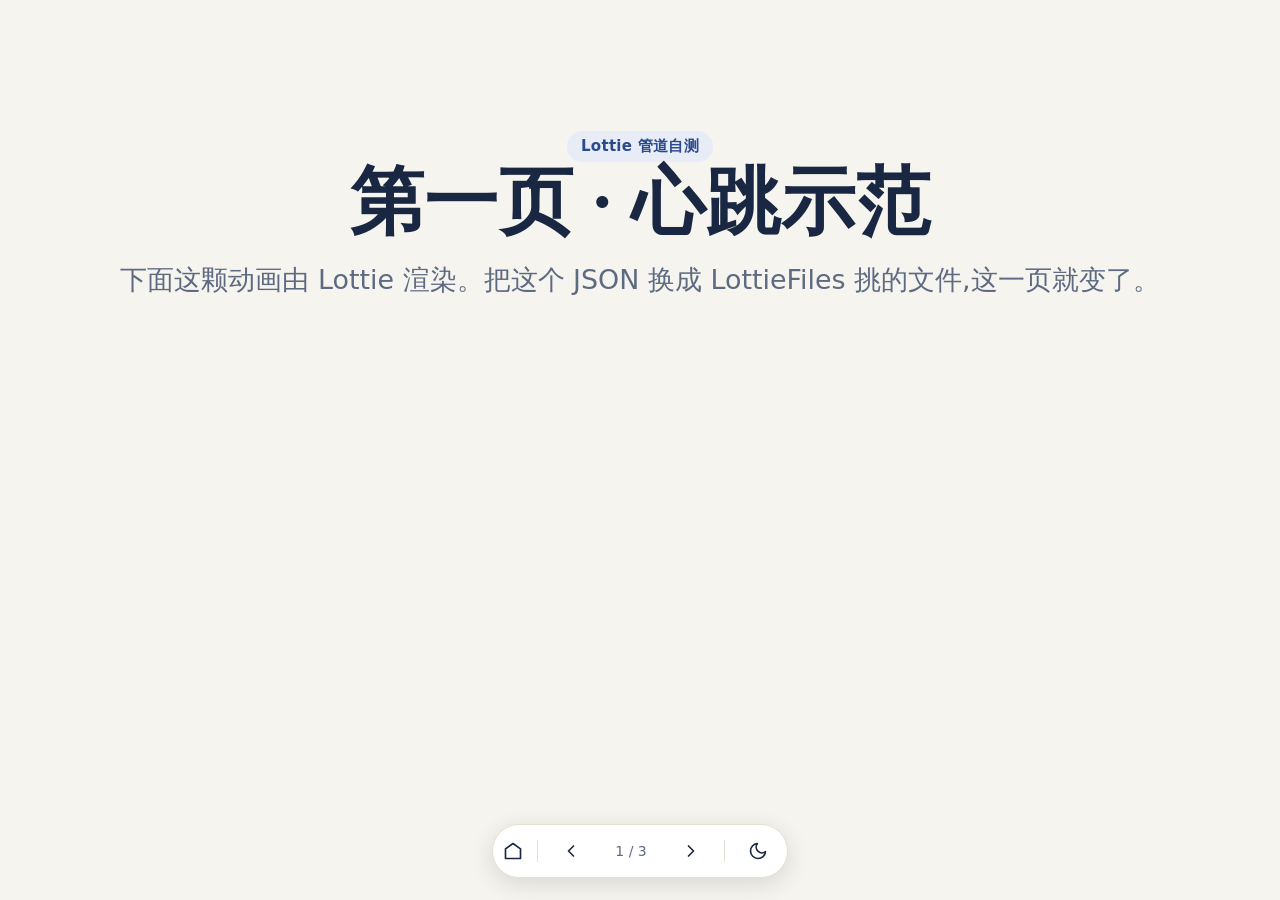
==== decks/_lottie-demo/index.html @ bfdc47ec "feat: pre-wire Lottie pipeline (vendor + helper + demo deck)" ====
<!DOCTYPE html>
<html lang="zh-CN" data-theme="light">
<head>
<meta charset="UTF-8">
<meta name="viewport" content="width=device-width, initial-scale=1.0">
<title>Lottie 管道自测 · 恒盛集团</title>
<link rel="stylesheet" href="../../assets/tokens.css">
<link rel="stylesheet" href="../../assets/deck.css">
<style>
  .lottie-stage{width:min(420px,70vw);height:min(420px,70vw);margin:24px auto;display:block}
  .codebox{background:var(--surface);border:1px solid var(--border);border-radius:12px;
    padding:14px 18px;font-family:ui-monospace,SFMono-Regular,Menlo,Consolas,monospace;
    font-size:clamp(12px,1.3vw,15px);color:var(--ink-2);white-space:pre-wrap;word-break:break-all;text-align:left;line-height:1.7}
</style>
</head>
<body>
<div class="bar" id="bar"></div>
<div class="deck">

  <section class="slide center">
    <div class="wrap">
      <div class="tag rv">Lottie 管道自测</div>
      <h1 class="rv">第一页 · 心跳示范</h1>
      <p class="lead rv" style="margin-top:14px">下面这颗动画由 Lottie 渲染。把这个 JSON 换成 LottieFiles 挑的文件,这一页就变了。</p>
      <div class="hs-lottie lottie-stage rv" data-lottie="../../assets/lottie/_pulse.json" data-loop="true"></div>
    </div>
  </section>

  <section class="slide center">
    <div class="wrap">
      <div class="tag rv">翻页重播验证</div>
      <h1 class="rv">第二页 · 应当从头播</h1>
      <p class="lead rv" style="margin-top:14px">从上一页翻过来,这个动画会从第 0 帧重新播一次(loop=true 时持续循环)。所有 deck 通用。</p>
      <div class="hs-lottie lottie-stage rv" data-lottie="../../assets/lottie/_pulse.json" data-loop="true"></div>
    </div>
  </section>

  <section class="slide">
    <div class="wrap">
      <div class="tag rv">接入方法</div>
      <h2 class="rv" style="margin-top:10px">3 步把 LottieFiles 上的动画接进来</h2>
      <ol class="rv body" style="margin-top:20px;padding-left:24px;line-height:2">
        <li>从 LottieFiles 下载 JSON,扔进 <code>assets/lottie/</code> 目录</li>
        <li>在 deck 的对应 slide 里加一个容器:</li>
      </ol>
      <div class="codebox rv" style="margin-top:14px">&lt;div class="hs-lottie"
     data-lottie="../../assets/lottie/your-file.json"
     data-loop="true"&gt;&lt;/div&gt;</div>
      <p class="body rv" style="margin-top:18px">
        参数:<code>data-loop</code>(默认 false,一次播完停在末帧)·
        <code>data-speed</code>(默认 1)·
        每次翻到这一页都从头播,不用写代码。
      </p>
    </div>
  </section>

</div>

<div class="ctl">
  <a class="home" href="../../index.html" title="返回目录" aria-label="返回目录"><svg viewBox="0 0 24 24" fill="none" stroke="currentColor" stroke-width="2" stroke-linecap="round" stroke-linejoin="round" style="width:20px;height:20px"><path d="M3 9.5L12 3l9 6.5V21H3z"/></svg></a>
  <span class="divid"></span>
  <button class="btn" id="prev" aria-label="上一页"><svg viewBox="0 0 24 24" fill="none" stroke="currentColor" stroke-width="2" stroke-linecap="round" stroke-linejoin="round"><path d="M15 18l-6-6 6-6"/></svg></button>
  <span class="count" id="count">1 / 3</span>
  <button class="btn" id="next" aria-label="下一页"><svg viewBox="0 0 24 24" fill="none" stroke="currentColor" stroke-width="2" stroke-linecap="round" stroke-linejoin="round"><path d="M9 18l6-6-6-6"/></svg></button>
  <span class="divid"></span>
  <button class="btn" id="theme" aria-label="切换深色"><svg id="ti" viewBox="0 0 24 24" fill="none" stroke="currentColor" stroke-width="2" stroke-linecap="round" stroke-linejoin="round"></svg></button>
</div>

<script src="../../assets/vendor/lottie_light.min.js"></script>
<script src="../../assets/lottie-player.js"></script>
<script src="../../assets/deck.js"></script>
</body>
</html>
---- assets/tokens.css ----
/* 恒盛培训演示集 · 设计令牌
   默认 = 学院(academy)配色:浅色为默认，html[data-theme="dark"] 切夜间。
   另附两套投资配色 class(scheme-blue / scheme-gold)，以后做投资 deck 页时给 body 加 class 即可。 */

:root{                       /* 学院 · 白天(默认) */
  --bg:#F6F4EE; --surface:#FFFFFF; --border:#E5E0D5;
  --ink:#1A2742; --ink-2:#5E6A82; --muted:#DAD4C7;
  --accent:#2A4A8C; --accent-bg:#E7ECF6;
  --key:#A87E2E; --key-bg:#FBF4E6; --key-bd:#EAD9B0;
  --ok:#2C8A60; --ok-bg:#E7F4ED; --ok-bd:#BFE3D0;
  --danger:#B14E39; --danger-bg:#F8EAE5; --danger-bd:#EAC8BD;
  --tip:#2E6BC7; --tip-bg:#E7EFFA; --tip-bd:#C4DAF2;
  --font-display:"Songti SC","STSong","SimSun","Noto Serif SC","Source Han Serif SC",serif;
  --font-body:-apple-system,BlinkMacSystemFont,"PingFang SC","SF Pro Text","Microsoft YaHei",system-ui,sans-serif;
}
html[data-theme="dark"]{     /* 学院 · 夜间 */
  --bg:#161B2B; --surface:rgba(255,255,255,.05); --border:rgba(255,255,255,.09);
  --ink:#ECEAE2; --ink-2:rgba(236,234,226,.62); --muted:rgba(255,255,255,.13);
  --accent:#E2B45E; --accent-bg:rgba(226,180,94,.16);
  --key:#E6BB66; --key-bg:rgba(226,180,94,.10); --key-bd:rgba(226,180,94,.30);
  --ok:#5FC498; --ok-bg:rgba(79,185,140,.13); --ok-bd:rgba(79,185,140,.32);
  --danger:#E78A70; --danger-bg:rgba(224,122,95,.13); --danger-bd:rgba(224,122,95,.33);
  --tip:#6FA8E6; --tip-bg:rgba(111,168,230,.13); --tip-bd:rgba(111,168,230,.32);
}

/* —— 以下两套用于「投资 deck」页：给 body 加 class="scheme-blue" 或 "scheme-gold" —— */
.scheme-blue{
  --bg:#08080C; --surface:rgba(255,255,255,.06); --border:rgba(255,255,255,.14);
  --ink:#FFFFFF; --ink-2:rgba(236,237,246,.64);
  --accent:#4D8DFF; --accent-2:#34E0E8; --accent-grad:linear-gradient(135deg,#4D8DFF,#34E0E8);
}
.scheme-gold{
  --bg:#0E1B38; --surface:rgba(255,255,255,.07); --border:rgba(201,164,92,.22);
  --ink:#F2EEE2; --ink-2:rgba(238,233,219,.62);
  --accent:#C9A45C; --accent-2:#3A568C;
  --accent-grad:linear-gradient(180deg,#F4E6BC,#DBB872,#B98E40,#EAD299,#C49A52);
}
---- assets/deck.css ----
/* 共享演示页样式 —— 所有 deck 复用，改一处全部生效 */
*{margin:0;padding:0;box-sizing:border-box}
html,body{height:100%}
body{background:var(--bg);color:var(--ink);font-family:var(--font-body);overflow:hidden;transition:background .4s,color .4s}
.deck{position:fixed;inset:0}
.slide{position:absolute;inset:0;display:flex;flex-direction:column;justify-content:center;
  padding:clamp(28px,5vw,84px);opacity:0;pointer-events:none;transition:opacity .45s ease}
.slide.active{opacity:1;pointer-events:auto}
.wrap{width:100%;max-width:1140px;margin:0 auto}
.bar{position:fixed;top:0;left:0;height:3px;background:var(--key);width:0;transition:width .4s;z-index:30}

.tag{display:inline-flex;align-items:center;gap:8px;font-size:clamp(12px,1.3vw,15px);
  padding:6px 14px;border-radius:999px;background:var(--accent-bg);color:var(--accent);font-weight:600;letter-spacing:.02em}
.toprow{display:flex;align-items:center;justify-content:space-between;gap:16px;margin-bottom:clamp(18px,3vh,38px)}
.steps{display:flex;align-items:center;gap:6px}
.seg{width:clamp(16px,2vw,26px);height:4px;border-radius:2px;background:var(--muted)}
.seg.on{background:var(--key)}
.stepno{font-size:clamp(11px,1.2vw,14px);color:var(--ink-2);margin-left:6px;font-variant-numeric:tabular-nums}

h1{font-family:var(--font-display);font-weight:700;font-size:clamp(32px,6vw,74px);line-height:1.1;letter-spacing:.01em}
h2{font-family:var(--font-display);font-weight:700;font-size:clamp(24px,3.8vw,46px);line-height:1.18;letter-spacing:.01em}
.lead{font-size:clamp(17px,2.1vw,27px);color:var(--ink-2);line-height:1.6}
.body{font-size:clamp(14px,1.55vw,21px);color:var(--ink-2);line-height:1.75}
.rule{width:54px;height:3px;border-radius:2px;background:var(--key);margin:0 0 22px}
.accent{color:var(--accent)}.gold{color:var(--key)}

.card{background:var(--surface);border:1px solid var(--border);border-radius:18px;padding:clamp(16px,2.4vw,30px)}
.grid3{display:grid;grid-template-columns:repeat(3,1fr);gap:clamp(12px,1.6vw,20px)}
.ico{width:clamp(26px,3vw,38px);height:clamp(26px,3vw,38px);display:flex;align-items:center;justify-content:center;border-radius:11px;margin-bottom:12px}
.ctitle{font-family:var(--font-display);font-weight:700;font-size:clamp(17px,1.9vw,24px);color:var(--ink);margin-bottom:6px}

.callout{background:var(--key-bg);border:1px solid var(--key-bd);border-radius:18px;padding:clamp(18px,2.6vw,32px)}
.callout .lbl{font-size:clamp(11px,1.2vw,14px);font-weight:700;letter-spacing:.1em;color:var(--key);margin-bottom:10px}
.callout .q{font-family:var(--font-display);font-weight:700;font-size:clamp(20px,2.9vw,38px);color:var(--ink);line-height:1.35}
.tipbox{background:var(--tip-bg);border:1px solid var(--tip-bd);border-radius:14px;padding:clamp(13px,1.8vw,22px);margin-top:16px}
.tipbox .lbl{font-size:clamp(11px,1.2vw,14px);font-weight:700;color:var(--tip);margin-bottom:6px}
.tipbox .txt{font-size:clamp(13px,1.5vw,19px);color:var(--ink-2);line-height:1.65}

.dual{display:grid;grid-template-columns:1fr 1fr;gap:clamp(14px,2vw,26px)}
.pane{border-radius:18px;padding:clamp(18px,2.6vw,34px);border:1px solid}
.pane.bad{background:var(--danger-bg);border-color:var(--danger-bd)}
.pane.good{background:var(--ok-bg);border-color:var(--ok-bd)}
.pane .ph{display:flex;align-items:center;gap:10px;font-family:var(--font-display);font-weight:700;font-size:clamp(20px,3vw,40px);margin-bottom:14px}
.pane.bad .ph{color:var(--danger)}.pane.good .ph{color:var(--ok)}
.pane ul{list-style:none}.pane li{font-size:clamp(14px,1.6vw,21px);color:var(--ink);line-height:1.9}
.flow{font-family:var(--font-display);font-weight:700;font-size:clamp(18px,2.4vw,30px);margin-top:14px}
.pane.bad .flow{color:var(--danger)}.pane.good .flow{color:var(--ok)}

.stepbig{font-family:var(--font-display);font-weight:700;font-size:clamp(64px,12vw,170px);line-height:.9;color:var(--key);font-variant-numeric:tabular-nums}
.steplabel{font-family:var(--font-display);font-weight:700;font-size:clamp(26px,3.4vw,46px);color:var(--ink)}

.path{display:flex;align-items:stretch;gap:clamp(6px,1vw,14px);flex-wrap:wrap}
.node{flex:1;min-width:128px;background:var(--surface);border:1px solid var(--border);border-radius:16px;padding:clamp(12px,1.8vw,22px)}
.node.last{background:var(--key-bg);border-color:var(--key-bd)}
.node .nt{font-family:var(--font-display);font-weight:700;font-size:clamp(18px,2vw,26px);color:var(--ink)}
.node .ne{font-size:clamp(11px,1.2vw,14px);color:var(--key);font-weight:600;letter-spacing:.05em;margin:2px 0 8px}
.node .nd{font-size:clamp(12px,1.35vw,16px);color:var(--ink-2);line-height:1.5}

details.q{background:var(--surface);border:1px solid var(--border);border-radius:14px;padding:clamp(13px,1.8vw,22px);margin-bottom:12px;cursor:pointer}
details.q summary{font-family:var(--font-display);font-weight:700;font-size:clamp(15px,1.8vw,22px);color:var(--ink);list-style:none;display:flex;justify-content:space-between;gap:12px;align-items:center}
details.q summary::-webkit-details-marker{display:none}
details.q summary .pk{color:var(--key);font-size:clamp(12px,1.3vw,15px);font-weight:600;white-space:nowrap}
details.q[open] summary .pk{color:var(--ok)}
details.q .ans{font-size:clamp(13px,1.5vw,19px);color:var(--ink-2);line-height:1.7;margin-top:12px;padding-top:12px;border-top:1px solid var(--border)}

.center{text-align:center;align-items:center}
.cover-quote{font-family:var(--font-display);font-size:clamp(15px,1.9vw,24px);color:var(--ink-2);line-height:1.7;font-style:italic}
.foot{font-size:clamp(12px,1.3vw,16px);color:var(--ink-2);letter-spacing:.04em}
.logo{display:inline-flex;align-items:center;gap:10px;font-family:var(--font-display);font-weight:700;font-size:clamp(18px,2.2vw,28px);color:var(--key)}
.logo .mk{width:1.1em;height:1.1em;border-radius:7px;background:var(--key);color:var(--bg);display:flex;align-items:center;justify-content:center;font-size:.62em;font-weight:700}

/* 自绘线条插画(Lemonade 风，纯 SVG+CSS) */
.ln{fill:none;stroke-width:4.5;stroke-linecap:round;stroke-linejoin:round}
.ln.nav{stroke:var(--accent)}.ln.au{stroke:var(--key)}
.slide.active .dr{stroke-dasharray:100;stroke-dashoffset:100;animation:draw 1.5s ease forwards}
@keyframes draw{to{stroke-dashoffset:0}}
.slide.active .pulse{animation:pulse 2.4s ease-in-out 1.5s infinite;transform-origin:60px 60px}
@keyframes pulse{0%,100%{transform:scale(1)}50%{transform:scale(1.12)}}
.floaty{animation:floaty 4.5s ease-in-out infinite}
@keyframes floaty{0%,100%{transform:translateY(0)}50%{transform:translateY(-5px)}}

/* 进场 */
.slide.active .rv{animation:fu .6s cubic-bezier(.16,1,.3,1) both}
.slide.active .rv:nth-child(2){animation-delay:.07s}
.slide.active .rv:nth-child(3){animation-delay:.14s}
.slide.active .rv:nth-child(4){animation-delay:.21s}
.slide.active .rv:nth-child(5){animation-delay:.28s}
.slide.active .rv:nth-child(6){animation-delay:.35s}
@keyframes fu{from{opacity:0;transform:translateY(16px)}to{opacity:1;transform:none}}

/* 控制条 */
.ctl{position:fixed;bottom:clamp(14px,2.4vh,26px);left:50%;transform:translateX(-50%);
  display:flex;align-items:center;gap:14px;background:var(--surface);border:1px solid var(--border);
  border-radius:999px;padding:7px 10px;z-index:30;box-shadow:0 6px 24px rgba(0,0,0,.12)}
.btn{width:38px;height:38px;border:none;background:transparent;color:var(--ink);border-radius:50%;cursor:pointer;display:flex;align-items:center;justify-content:center;transition:background .2s}
.btn:hover{background:var(--accent-bg)}
.btn svg{width:20px;height:20px}
.home{font-size:18px;text-decoration:none;color:var(--ink);display:flex;align-items:center;justify-content:center}
.count{font-size:14px;color:var(--ink-2);min-width:54px;text-align:center;font-variant-numeric:tabular-nums}
.divid{width:1px;height:22px;background:var(--border)}
@media(max-width:680px){.grid3{grid-template-columns:1fr}.dual{grid-template-columns:1fr}}
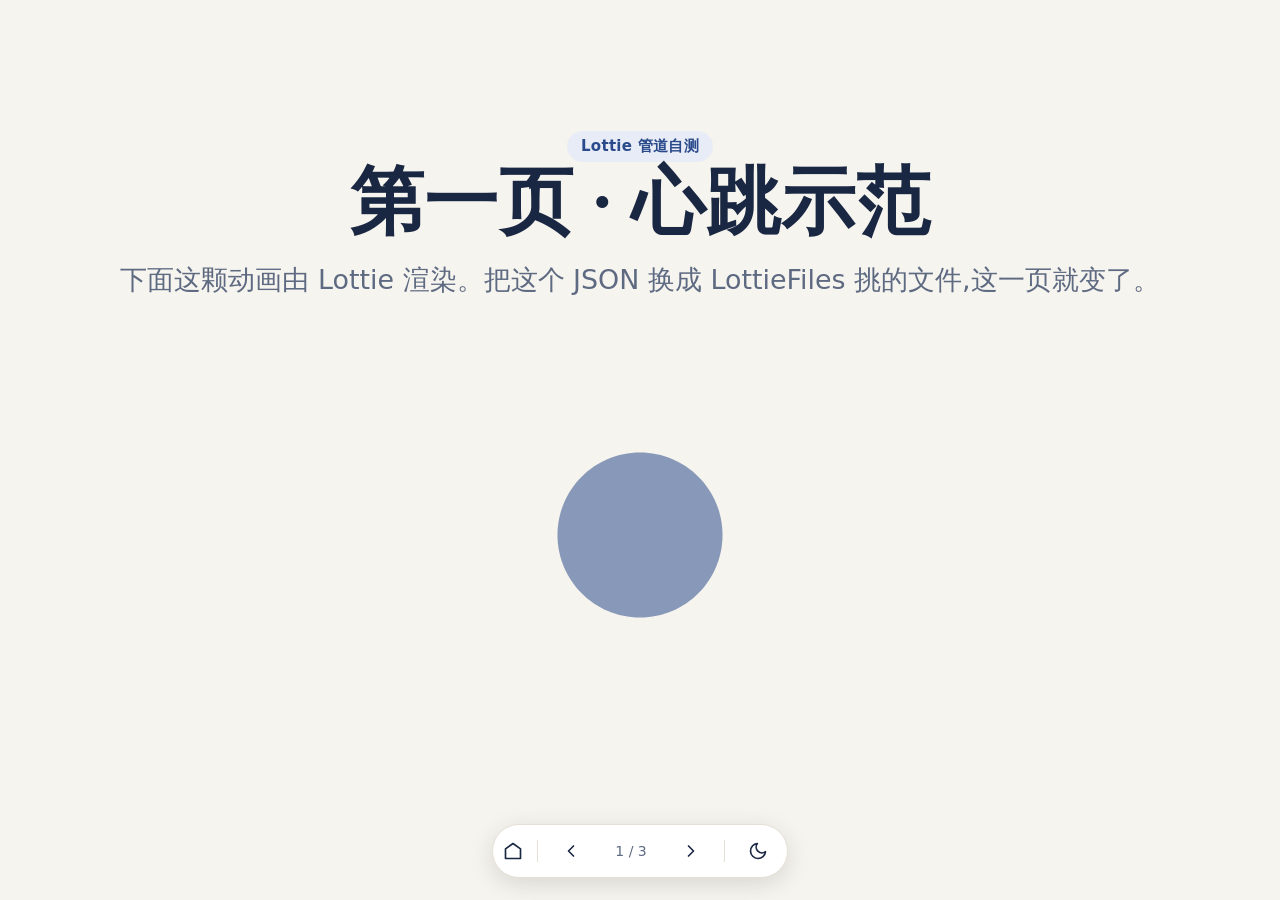
==== commit 53505da8: "feat: rename 恒盛→恒晟, add logo image, remove Song wording, expand song deck content" ====
--- a/decks/_lottie-demo/index.html
+++ b/decks/_lottie-demo/index.html
@@ -3,7 +3,7 @@
 <head>
 <meta charset="UTF-8">
 <meta name="viewport" content="width=device-width, initial-scale=1.0">
-<title>Lottie 管道自测 · 恒盛集团</title>
+<title>Lottie 管道自测 · 恒晟集团</title>
 <link rel="stylesheet" href="../../assets/tokens.css">
 <link rel="stylesheet" href="../../assets/deck.css">
 <style>
--- a/assets/tokens.css
+++ b/assets/tokens.css
@@ -1,4 +1,4 @@
-/* 恒盛培训演示集 · 设计令牌
+/* 恒晟培训演示集 · 设计令牌
    默认 = 学院(academy)配色:浅色为默认，html[data-theme="dark"] 切夜间。
    另附两套投资配色 class(scheme-blue / scheme-gold)，以后做投资 deck 页时给 body 加 class 即可。 */
 
--- a/assets/deck.css
+++ b/assets/deck.css
@@ -67,7 +67,8 @@
 .cover-quote{font-family:var(--font-display);font-size:clamp(15px,1.9vw,24px);color:var(--ink-2);line-height:1.7;font-style:italic}
 .foot{font-size:clamp(12px,1.3vw,16px);color:var(--ink-2);letter-spacing:.04em}
 .logo{display:inline-flex;align-items:center;gap:10px;font-family:var(--font-display);font-weight:700;font-size:clamp(18px,2.2vw,28px);color:var(--key)}
-.logo .mk{width:1.1em;height:1.1em;border-radius:7px;background:var(--key);color:var(--bg);display:flex;align-items:center;justify-content:center;font-size:.62em;font-weight:700}
+.logo .mk{width:1.4em;height:1.4em;background:transparent;display:inline-flex;align-items:center;justify-content:center;font-size:.62em;font-weight:700;color:var(--key)}
+.logo .mk img{width:100%;height:100%;object-fit:contain;display:block}
 
 /* 自绘线条插画(Lemonade 风，纯 SVG+CSS) */
 .ln{fill:none;stroke-width:4.5;stroke-linecap:round;stroke-linejoin:round}
